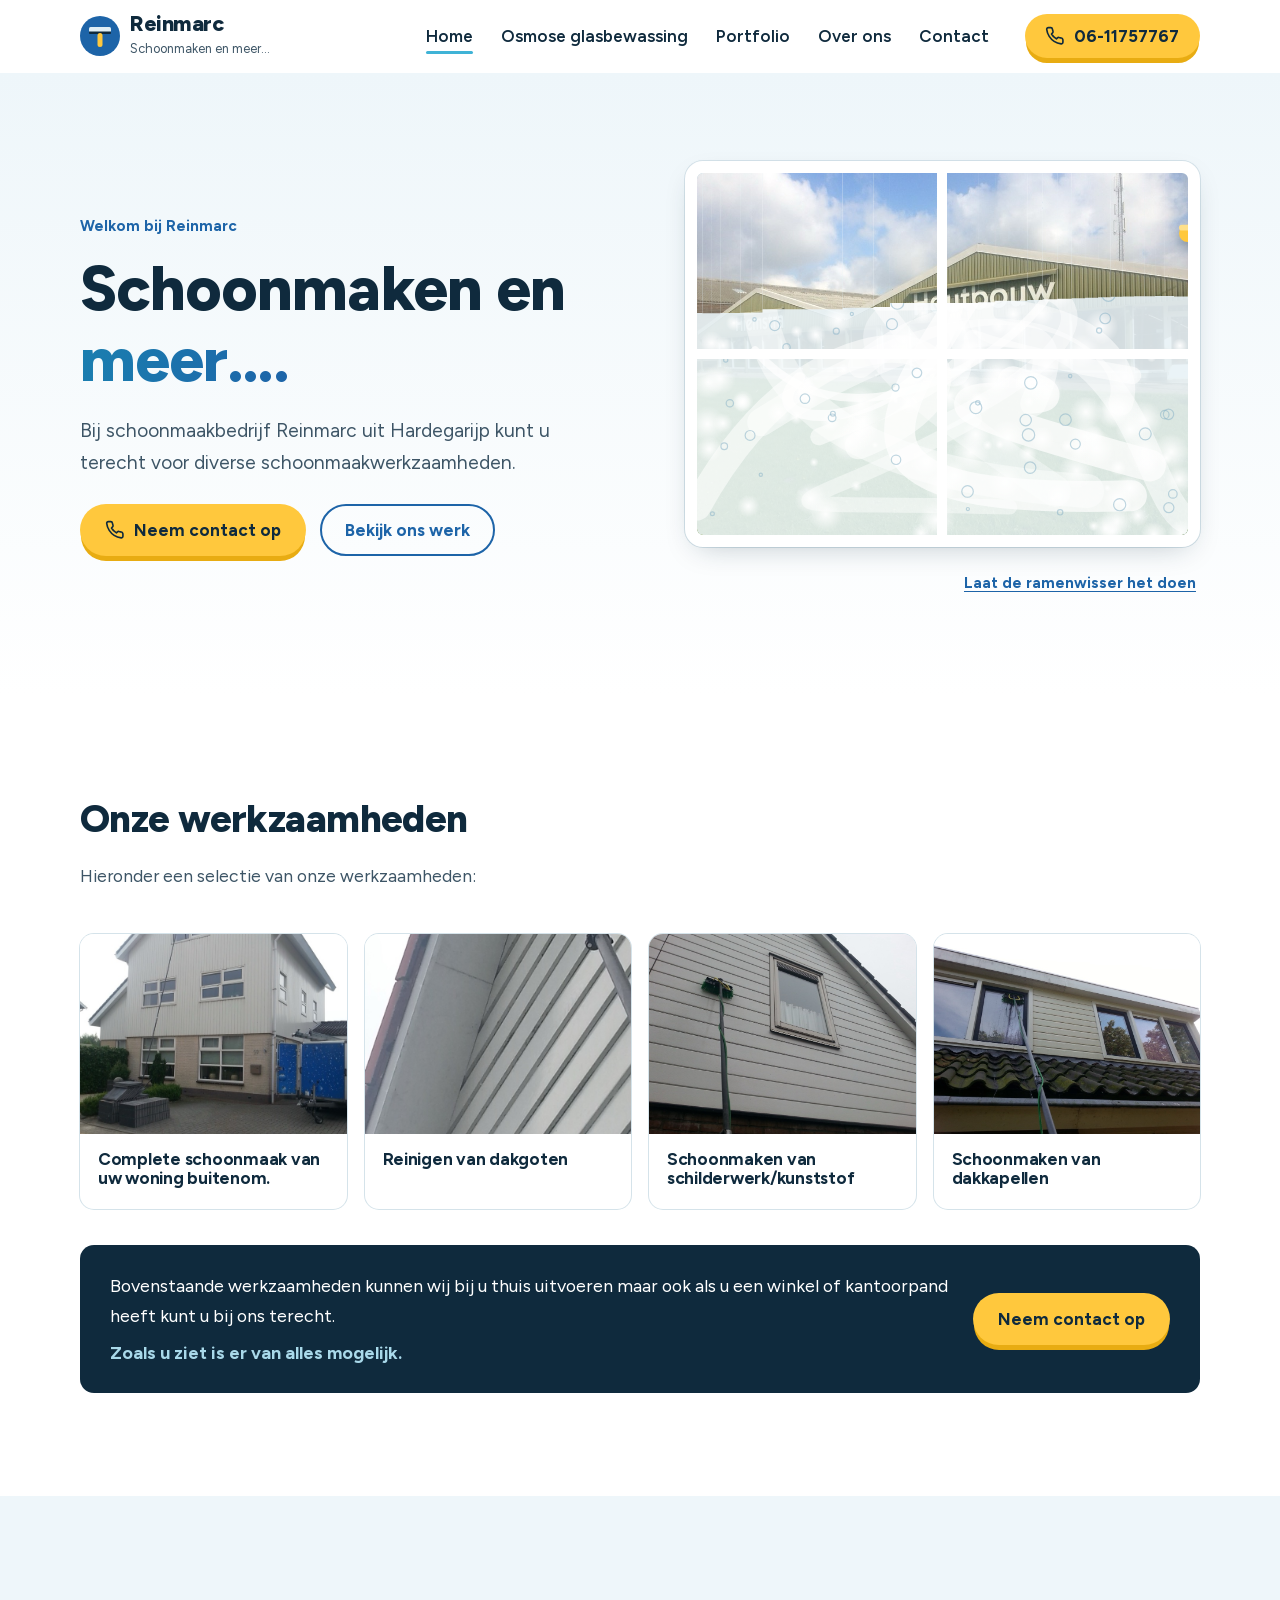
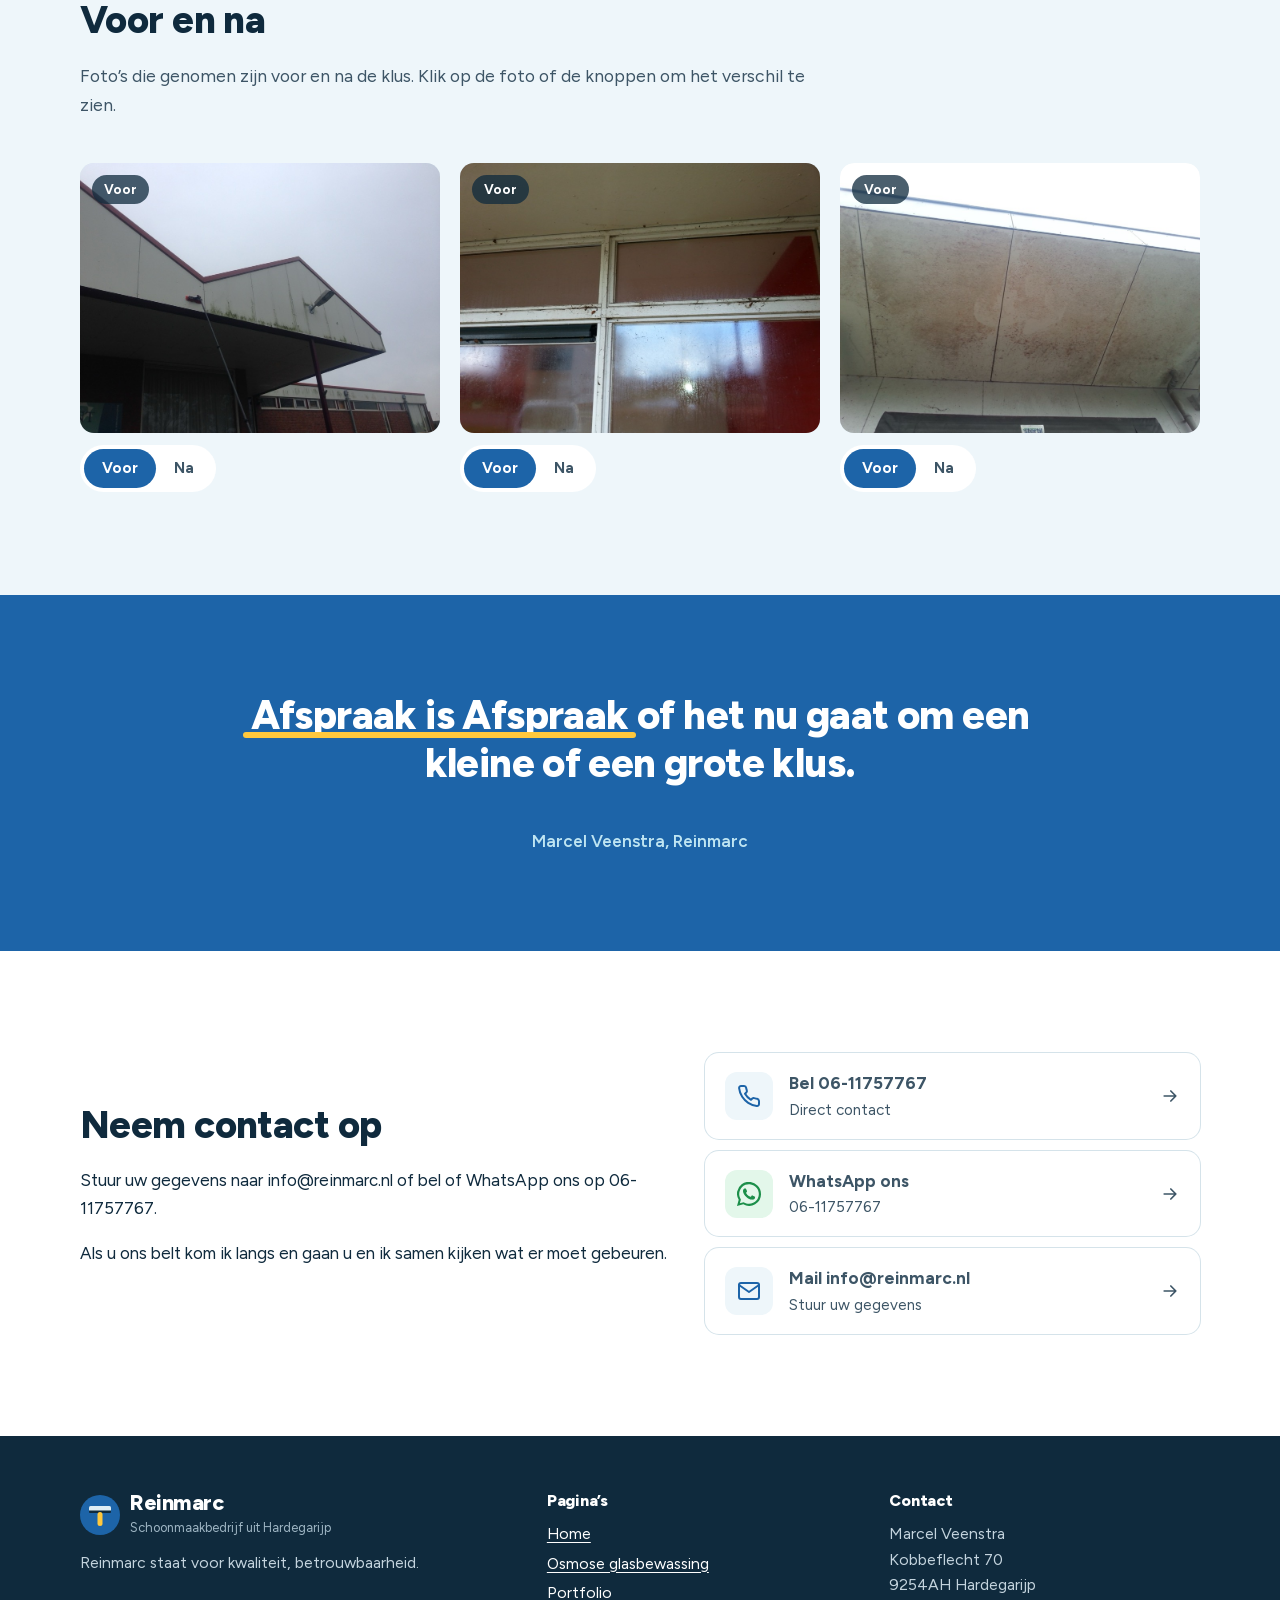
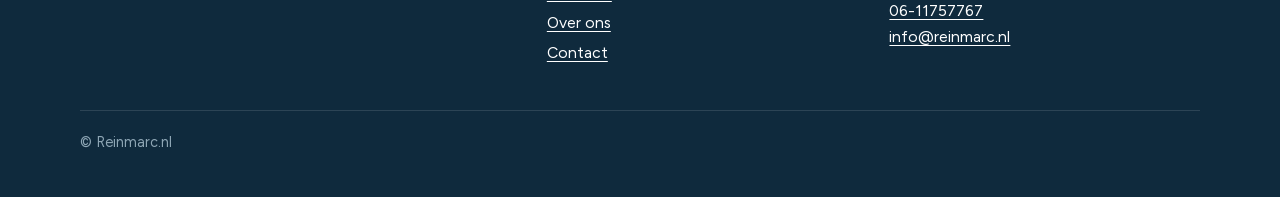
==== nieuw/index.html @ c50db5a9 "Reinmarc.nl: statische site en nieuwe vormgeving - site/: huidige live versie (oude look, zonder Wor" ====
<!DOCTYPE html>
<html lang="nl">
<head>
<meta charset="UTF-8">
<meta name="viewport" content="width=device-width, initial-scale=1">
<title>Schoonmaken en meer... Reinmarc uit Hardegarijp!</title>
<meta name="description" content="Schoonmaken en meer... Bij schoonmaakbedrijf Reinmarc kunt u terecht voor diverse schoonmaakwerkzaamheden.">
<link rel="canonical" href="https://reinmarc.nl/">
<meta name="theme-color" content="#1d64a8">
<meta property="og:locale" content="nl_NL">
<meta property="og:type" content="website">
<meta property="og:title" content="Schoonmaken en meer... Reinmarc uit Hardegarijp!">
<meta property="og:description" content="Schoonmaken en meer... Bij schoonmaakbedrijf Reinmarc kunt u terecht voor diverse schoonmaakwerkzaamheden.">
<meta property="og:url" content="https://reinmarc.nl/">
<meta property="og:site_name" content="Schoonmaakbedrijf Reinmarc uit Hardegarijp">
<meta property="og:image" content="https://reinmarc.nl/img/werk/fotos-marcel-26-08-2013-449.jpg">
<link rel="icon" href="./img/favicon.svg" type="image/svg+xml">
<link rel="preload" href="./fonts/figtree.woff2" as="font" type="font/woff2" crossorigin>
<link rel="stylesheet" href="./css/site.css">
<script>document.documentElement.classList.add('js');</script>
</head>
<body>
<a class="skip" href="#inhoud">Naar de inhoud</a>

<header class="site-header">
	<div class="wrap header-inner">
		<a class="brand" href="./" aria-label="Reinmarc, naar de homepage">
			<svg class="brand-mark" viewBox="0 0 40 40" aria-hidden="true">
<circle cx="20" cy="20" r="20" fill="#1d64a8"/>
<rect x="9" y="11" width="22" height="5" rx="1.5" fill="#dfeef5"/>
<rect x="9" y="15.5" width="22" height="2.4" rx="1" fill="#0f2a3d"/>
<rect x="17.5" y="17" width="5" height="14" rx="2.5" fill="#ffc83d"/>
</svg>
			<span><span class="brand-name">Reinmarc</span><span class="brand-tag">Schoonmaken en meer…</span></span>
		</a>
		<nav class="main-nav" id="main-nav" aria-label="Hoofdmenu">
			<ul>
				<li><a href="./" aria-current="page">Home</a></li>
				<li><a href="./osmose-glasbewassing/">Osmose glasbewassing</a></li>
				<li><a href="./portfolio/">Portfolio</a></li>
				<li><a href="./contact/">Over ons</a></li>
				<li><a href="./contact/27-2/">Contact</a></li>
			</ul>
		</nav>
		<a class="btn btn-primary header-call" href="tel:+31611757767"><svg viewBox="0 0 24 24" fill="none" stroke="currentColor" stroke-width="2" stroke-linecap="round" stroke-linejoin="round" aria-hidden="true"><path d="M22 16.9v3a2 2 0 0 1-2.2 2 19.8 19.8 0 0 1-8.6-3.1 19.5 19.5 0 0 1-6-6A19.8 19.8 0 0 1 2.1 4.2 2 2 0 0 1 4.1 2h3a2 2 0 0 1 2 1.7c.1.9.4 1.8.7 2.7a2 2 0 0 1-.5 2.1L8 9.8a16 16 0 0 0 6 6l1.3-1.3a2 2 0 0 1 2.1-.4c.9.3 1.8.6 2.7.7a2 2 0 0 1 1.7 2z"/></svg> 06-11757767</a>
		<button class="nav-toggle" type="button" aria-expanded="false" aria-controls="main-nav" aria-label="Menu openen"><span></span></button>
	</div>
</header>

<main id="inhoud">

	<section class="hero">
		<div class="bubbles" aria-hidden="true"></div>
		<div class="wrap hero-grid">
			<div>
				<span class="eyebrow">Welkom bij Reinmarc</span>
				<h1>Schoonmaken en <span class="shine">meer….</span></h1>
				<p class="hero-lead">Bij schoonmaakbedrijf Reinmarc uit Hardegarijp kunt u terecht voor diverse schoonmaakwerkzaamheden.</p>
				<div class="hero-actions">
					<a class="btn btn-primary" href="./contact/27-2/"><svg viewBox="0 0 24 24" fill="none" stroke="currentColor" stroke-width="2" stroke-linecap="round" stroke-linejoin="round" aria-hidden="true"><path d="M22 16.9v3a2 2 0 0 1-2.2 2 19.8 19.8 0 0 1-8.6-3.1 19.5 19.5 0 0 1-6-6A19.8 19.8 0 0 1 2.1 4.2 2 2 0 0 1 4.1 2h3a2 2 0 0 1 2 1.7c.1.9.4 1.8.7 2.7a2 2 0 0 1-.5 2.1L8 9.8a16 16 0 0 0 6 6l1.3-1.3a2 2 0 0 1 2.1-.4c.9.3 1.8.6 2.7.7a2 2 0 0 1 1.7 2z"/></svg> Neem contact op</a>
					<a class="btn btn-ghost" href="./portfolio/">Bekijk ons werk</a>
				</div>
			</div>
			<div>
				<div class="window" data-window>
					<div class="window-pane">
						<img src="./img/werk/IMG_0012.jpg" alt="Schone ramen van een bedrijfspand" width="900" height="675">
						<canvas aria-hidden="true"></canvas>
					</div>
					<svg class="squeegee" viewBox="0 0 62 100" aria-hidden="true">
<rect x="2" y="44" width="34" height="12" rx="6" fill="#ffc83d"/>
<rect x="2" y="44" width="34" height="4" rx="2" fill="#ffe08a"/>
<rect x="29" y="41" width="7" height="18" rx="2" fill="#e8ac12"/>
<rect x="36" y="2" width="10" height="96" rx="3" fill="#9fb3bf"/>
<rect x="38" y="2" width="2.5" height="96" fill="#dce7ed"/>
<rect x="46" y="4" width="4" height="92" rx="2" fill="#1b2a33"/>
</svg>
				</div>
				<div class="window-bar">
					<span class="window-hint" aria-live="polite"><svg viewBox="0 0 24 24" fill="none" stroke="currentColor" stroke-width="2" stroke-linecap="round" stroke-linejoin="round" aria-hidden="true"><path d="M9 11V5.5a1.5 1.5 0 0 1 3 0V10m0 0V8.5a1.5 1.5 0 0 1 3 0V11m0-1a1.5 1.5 0 0 1 3 0v3.5a6.5 6.5 0 0 1-6.5 6.5h-.8a6 6 0 0 1-4.6-2.2L4.3 15a1.6 1.6 0 0 1 2.4-2.1L9 15"/></svg><span></span></span>
					<button type="button" class="link-btn" data-clean>Laat de ramenwisser het doen</button>
					<button type="button" class="link-btn" data-soap hidden>Opnieuw inzepen</button>
				</div>
			</div>
		</div>
	</section>

	<section class="section" aria-labelledby="werk-title">
		<div class="wrap">
			<div class="section-head" data-reveal>
				<h2 id="werk-title">Onze werkzaamheden</h2>
				<p>Hieronder een selectie van onze werkzaamheden:</p>
			</div>
			<ul class="services">
				<li class="service" data-reveal data-reveal-delay="0">
					<div class="service-img"><img src="./img/werk/fotos-marcel-26-08-2013-449.jpg" alt="" width="900" height="675" loading="lazy"></div>
					<h3>Complete schoonmaak van uw woning buitenom.</h3>
				</li>
				<li class="service" data-reveal data-reveal-delay="1">
					<div class="service-img"><img src="./img/werk/20140616_122140.jpg" alt="" width="900" height="675" loading="lazy"></div>
					<h3>Reinigen van dakgoten</h3>
				</li>
				<li class="service" data-reveal data-reveal-delay="2">
					<div class="service-img"><img src="./img/werk/20140121_104616.jpg" alt="" width="900" height="675" loading="lazy"></div>
					<h3>Schoonmaken van schilderwerk/kunststof</h3>
				</li>
				<li class="service" data-reveal data-reveal-delay="3">
					<div class="service-img"><img src="./img/werk/20131002_153401.jpg" alt="" width="900" height="675" loading="lazy"></div>
					<h3>Schoonmaken van dakkapellen</h3>
				</li>
			</ul>
			<div class="services-note" data-reveal>
				<div>
					<p>Bovenstaande werkzaamheden kunnen wij bij u thuis uitvoeren maar ook als u een winkel of kantoorpand heeft kunt u bij ons terecht.</p>
					<p>Zoals u ziet is er van alles mogelijk.</p>
				</div>
				<a class="btn btn-primary" href="./contact/27-2/">Neem contact op</a>
			</div>
		</div>
	</section>

	<section class="section section-sky" aria-labelledby="ba-title">
		<div class="wrap">
			<div class="section-head" data-reveal>
				<h2 id="ba-title">Voor en na</h2>
				<p>Foto’s die genomen zijn voor en na de klus. Klik op de foto of de knoppen om het verschil te zien.</p>
			</div>
			<div class="ba-grid">
			<figure class="ba" data-reveal data-reveal-delay="0">
				<div class="ba-frame">
					<span class="ba-label" aria-live="polite">Voor</span>
					<img src="./img/werk/IMG_0249.jpg" alt="Overkapping voor het schoonmaken" width="900" height="675" loading="lazy">
					<img class="ba-after" src="./img/werk/IMG_0250.jpg" alt="Overkapping na het schoonmaken" width="900" height="675" loading="lazy">
				</div>
				<div class="ba-switch" role="group" aria-label="Overkapping: voor of na">
					<button type="button" aria-pressed="true">Voor</button>
					<button type="button" aria-pressed="false">Na</button>
				</div>
			</figure>
			<figure class="ba" data-reveal data-reveal-delay="1">
				<div class="ba-frame">
					<span class="ba-label" aria-live="polite">Voor</span>
					<img src="./img/werk/20140326_144034.jpg" alt="Ramen voor het schoonmaken" width="900" height="675" loading="lazy">
					<img class="ba-after" src="./img/werk/20140326_153401.jpg" alt="Ramen na het schoonmaken" width="900" height="675" loading="lazy">
				</div>
				<div class="ba-switch" role="group" aria-label="Ramen: voor of na">
					<button type="button" aria-pressed="true">Voor</button>
					<button type="button" aria-pressed="false">Na</button>
				</div>
			</figure>
			<figure class="ba" data-reveal data-reveal-delay="2">
				<div class="ba-frame">
					<span class="ba-label" aria-live="polite">Voor</span>
					<img src="./img/werk/20140115_122947.jpg" alt="Overstek voor het schoonmaken" width="900" height="675" loading="lazy">
					<img class="ba-after" src="./img/werk/20140115_130623.jpg" alt="Overstek na het schoonmaken" width="900" height="675" loading="lazy">
				</div>
				<div class="ba-switch" role="group" aria-label="Overstek: voor of na">
					<button type="button" aria-pressed="true">Voor</button>
					<button type="button" aria-pressed="false">Na</button>
				</div>
			</figure>
			</div>
		</div>
	</section>

	<section class="motto" aria-label="Motto">
		<div class="wrap" data-reveal>
			<blockquote>
				<p><span class="wipe-word">Afspraak is Afspraak</span> of het nu gaat om een kleine of een grote klus.</p>
			</blockquote>
			<cite>Marcel Veenstra, Reinmarc</cite>
		</div>
	</section>

	<section class="section" aria-labelledby="cta-title">
		<div class="wrap cta">
			<div data-reveal>
				<h2 id="cta-title">Neem contact op</h2>
				<p>Stuur uw gegevens naar info@reinmarc.nl of bel of WhatsApp ons op 06-11757767.</p>
				<p>Als u ons belt kom ik langs en gaan u en ik samen kijken wat er moet gebeuren.</p>
			</div>
			<div data-reveal data-reveal-delay="1">
			<div class="cta-options">
				<a class="contact-card" href="tel:+31611757767">
					<span class="icon"><svg viewBox="0 0 24 24" fill="none" stroke="currentColor" stroke-width="2" stroke-linecap="round" stroke-linejoin="round" aria-hidden="true"><path d="M22 16.9v3a2 2 0 0 1-2.2 2 19.8 19.8 0 0 1-8.6-3.1 19.5 19.5 0 0 1-6-6A19.8 19.8 0 0 1 2.1 4.2 2 2 0 0 1 4.1 2h3a2 2 0 0 1 2 1.7c.1.9.4 1.8.7 2.7a2 2 0 0 1-.5 2.1L8 9.8a16 16 0 0 0 6 6l1.3-1.3a2 2 0 0 1 2.1-.4c.9.3 1.8.6 2.7.7a2 2 0 0 1 1.7 2z"/></svg></span>
					<span><strong>Bel 06-11757767</strong><span>Direct contact</span></span>
					<svg class="arrow" viewBox="0 0 24 24" fill="none" stroke="currentColor" stroke-width="2" stroke-linecap="round" stroke-linejoin="round" aria-hidden="true"><path d="M5 12h14M13 6l6 6-6 6"/></svg>
				</a>
				<a class="contact-card is-whatsapp" href="https://wa.me/31611757767">
					<span class="icon"><svg viewBox="0 0 24 24" fill="currentColor" aria-hidden="true"><path d="M17.5 14.4c-.3-.1-1.8-.9-2-1-.3-.1-.5-.1-.7.1-.2.3-.8 1-.9 1.2-.2.2-.3.2-.6.1-.3-.1-1.3-.5-2.4-1.5-.9-.8-1.5-1.8-1.7-2.1-.2-.3 0-.5.1-.6l.4-.5c.2-.2.2-.3.3-.5.1-.2 0-.4 0-.5l-.9-2.2c-.2-.6-.5-.5-.7-.5h-.6c-.2 0-.5.1-.8.4-.3.3-1 1-1 2.5s1.1 2.9 1.2 3.1c.1.2 2.1 3.2 5.1 4.5.7.3 1.3.5 1.7.6.7.2 1.4.2 1.9.1.6-.1 1.8-.7 2-1.4.2-.7.2-1.3.2-1.4-.1-.1-.3-.2-.6-.3zM12 21.8c-1.8 0-3.5-.5-5-1.4l-.4-.2-3.7 1 1-3.6-.2-.4A9.8 9.8 0 1 1 12 21.8zm8.4-18.2A11.8 11.8 0 0 0 1.7 17.8L0 24l6.3-1.7A11.8 11.8 0 0 0 24 12c0-3.2-1.2-6.1-3.6-8.4z"/></svg></span>
					<span><strong>WhatsApp ons</strong><span>06-11757767</span></span>
					<svg class="arrow" viewBox="0 0 24 24" fill="none" stroke="currentColor" stroke-width="2" stroke-linecap="round" stroke-linejoin="round" aria-hidden="true"><path d="M5 12h14M13 6l6 6-6 6"/></svg>
				</a>
				<a class="contact-card" href="mailto:info@reinmarc.nl">
					<span class="icon"><svg viewBox="0 0 24 24" fill="none" stroke="currentColor" stroke-width="2" stroke-linecap="round" stroke-linejoin="round" aria-hidden="true"><rect x="2" y="4" width="20" height="16" rx="2"/><path d="m22 6-10 7L2 6"/></svg></span>
					<span><strong>Mail info@reinmarc.nl</strong><span>Stuur uw gegevens</span></span>
					<svg class="arrow" viewBox="0 0 24 24" fill="none" stroke="currentColor" stroke-width="2" stroke-linecap="round" stroke-linejoin="round" aria-hidden="true"><path d="M5 12h14M13 6l6 6-6 6"/></svg>
				</a>
			</div>
			</div>
		</div>
	</section>

</main>

<footer class="site-footer">
	<div class="wrap">
		<div class="footer-grid">
			<div>
				<a class="brand" href="./">
					<svg class="brand-mark" viewBox="0 0 40 40" aria-hidden="true">
<circle cx="20" cy="20" r="20" fill="#1d64a8"/>
<rect x="9" y="11" width="22" height="5" rx="1.5" fill="#dfeef5"/>
<rect x="9" y="15.5" width="22" height="2.4" rx="1" fill="#0f2a3d"/>
<rect x="17.5" y="17" width="5" height="14" rx="2.5" fill="#ffc83d"/>
</svg>
			<span><span class="brand-name">Reinmarc</span><span class="brand-tag">Schoonmaakbedrijf uit Hardegarijp</span></span>
				</a>
				<p>Reinmarc staat voor kwaliteit, betrouwbaarheid.</p>
			</div>
			<div>
				<h2>Pagina’s</h2>
				<ul>
					<li><a href="./">Home</a></li>
					<li><a href="./osmose-glasbewassing/">Osmose glasbewassing</a></li>
					<li><a href="./portfolio/">Portfolio</a></li>
					<li><a href="./contact/">Over ons</a></li>
					<li><a href="./contact/27-2/">Contact</a></li>
				</ul>
			</div>
			<div>
				<h2>Contact</h2>
				<address>
					Marcel Veenstra<br>
					Kobbeflecht 70<br>
					9254AH Hardegarijp<br>
					<a href="tel:+31611757767">06-11757767</a><br>
					<a href="mailto:info@reinmarc.nl">info@reinmarc.nl</a>
				</address>
			</div>
		</div>
		<p class="footer-bottom">&copy; Reinmarc.nl</p>
	</div>
</footer>

<div class="mobile-bar">
	<a class="btn btn-primary" href="tel:+31611757767"><svg viewBox="0 0 24 24" fill="none" stroke="currentColor" stroke-width="2" stroke-linecap="round" stroke-linejoin="round" aria-hidden="true"><path d="M22 16.9v3a2 2 0 0 1-2.2 2 19.8 19.8 0 0 1-8.6-3.1 19.5 19.5 0 0 1-6-6A19.8 19.8 0 0 1 2.1 4.2 2 2 0 0 1 4.1 2h3a2 2 0 0 1 2 1.7c.1.9.4 1.8.7 2.7a2 2 0 0 1-.5 2.1L8 9.8a16 16 0 0 0 6 6l1.3-1.3a2 2 0 0 1 2.1-.4c.9.3 1.8.6 2.7.7a2 2 0 0 1 1.7 2z"/></svg> Bellen</a>
	<a class="btn btn-wa" href="https://wa.me/31611757767"><svg viewBox="0 0 24 24" fill="currentColor" aria-hidden="true"><path d="M17.5 14.4c-.3-.1-1.8-.9-2-1-.3-.1-.5-.1-.7.1-.2.3-.8 1-.9 1.2-.2.2-.3.2-.6.1-.3-.1-1.3-.5-2.4-1.5-.9-.8-1.5-1.8-1.7-2.1-.2-.3 0-.5.1-.6l.4-.5c.2-.2.2-.3.3-.5.1-.2 0-.4 0-.5l-.9-2.2c-.2-.6-.5-.5-.7-.5h-.6c-.2 0-.5.1-.8.4-.3.3-1 1-1 2.5s1.1 2.9 1.2 3.1c.1.2 2.1 3.2 5.1 4.5.7.3 1.3.5 1.7.6.7.2 1.4.2 1.9.1.6-.1 1.8-.7 2-1.4.2-.7.2-1.3.2-1.4-.1-.1-.3-.2-.6-.3zM12 21.8c-1.8 0-3.5-.5-5-1.4l-.4-.2-3.7 1 1-3.6-.2-.4A9.8 9.8 0 1 1 12 21.8zm8.4-18.2A11.8 11.8 0 0 0 1.7 17.8L0 24l6.3-1.7A11.8 11.8 0 0 0 24 12c0-3.2-1.2-6.1-3.6-8.4z"/></svg> WhatsApp</a>
</div>

<script src="./js/site.js" defer></script>
</body>
</html>
---- nieuw/css/site.css ----
/* Reinmarc — vormgeving 2026 */

@font-face {
	font-family: 'Figtree';
	font-style: normal;
	font-weight: 400 800;
	font-display: swap;
	src: url(../fonts/figtree.woff2) format('woff2');
}

:root {
	--ink: #0f2a3d;
	--ink-soft: #3d5566;
	--blue: #1d64a8;
	--blue-dark: #134a7e;
	--aqua: #3fb3d6;
	--sky: #eef6fa;
	--sky-2: #dcecf4;
	--yellow: #ffc83d;
	--yellow-dark: #e8ac12;
	--white: #fff;
	--line: #d5e3ea;
	--radius: 14px;
	--shadow: 0 10px 30px -12px rgba(15, 42, 61, .28);
	--wrap: 1120px;
	--ease: cubic-bezier(.2, .7, .2, 1);
}

*,
*::before,
*::after {
	box-sizing: border-box;
}

html {
	scroll-behavior: smooth;
	-webkit-text-size-adjust: 100%;
}

body {
	margin: 0;
	font-family: 'Figtree', system-ui, -apple-system, 'Segoe UI', sans-serif;
	font-size: 1.0625rem;
	line-height: 1.65;
	color: var(--ink);
	background: var(--white);
}

img {
	max-width: 100%;
	height: auto;
	display: block;
}

a {
	color: var(--blue);
	text-underline-offset: .18em;
}

a:hover {
	color: var(--blue-dark);
}

:focus-visible {
	outline: 3px solid var(--aqua);
	outline-offset: 3px;
	border-radius: 4px;
}

h1,
h2,
h3 {
	line-height: 1.15;
	margin: 0 0 .5em;
	letter-spacing: -.015em;
}

h1 {
	font-size: clamp(2.3rem, 5.5vw, 3.9rem);
	font-weight: 800;
}

h2 {
	font-size: clamp(1.7rem, 3.4vw, 2.4rem);
	font-weight: 800;
}

h3 {
	font-size: 1.2rem;
	font-weight: 700;
}

p {
	margin: 0 0 1em;
}

.wrap {
	width: min(100% - 32px, var(--wrap));
	margin-inline: auto;
}

.skip {
	position: absolute;
	left: -9999px;
}

.skip:focus {
	left: 16px;
	top: 16px;
	z-index: 100;
	background: var(--white);
	padding: 8px 14px;
}

/* ---------- Knoppen ---------- */

.btn {
	display: inline-flex;
	align-items: center;
	gap: .55em;
	padding: .8em 1.35em;
	border-radius: 999px;
	border: 2px solid transparent;
	font: inherit;
	font-weight: 700;
	line-height: 1.2;
	text-decoration: none;
	cursor: pointer;
	transition: transform .2s var(--ease), background-color .2s, box-shadow .2s, color .2s;
}

.btn svg {
	width: 1.15em;
	height: 1.15em;
	flex: none;
}

.btn:hover {
	transform: translateY(-2px);
}

.btn:active {
	transform: translateY(0);
}

.btn-primary {
	background: var(--yellow);
	color: var(--ink);
	box-shadow: 0 6px 0 -1px var(--yellow-dark);
}

.btn-primary:hover {
	color: var(--ink);
	background: #ffd25e;
}

.btn-ghost {
	border-color: currentColor;
	color: var(--blue);
	background: transparent;
}

.btn-ghost:hover {
	background: var(--white);
}

.btn-light {
	background: var(--white);
	color: var(--ink);
}

.btn-light:hover {
	color: var(--blue);
}

/* ---------- Kop ---------- */

.site-header {
	position: sticky;
	top: 0;
	z-index: 50;
	background: rgba(255, 255, 255, .94);
	backdrop-filter: saturate(1.4) blur(8px);
	-webkit-backdrop-filter: saturate(1.4) blur(8px);
	border-bottom: 1px solid transparent;
	transition: border-color .2s, box-shadow .2s;
}

.site-header.is-scrolled {
	border-color: var(--line);
	box-shadow: 0 6px 20px -16px rgba(15, 42, 61, .5);
}

.header-inner {
	display: flex;
	align-items: center;
	gap: 24px;
	min-height: 72px;
}

.brand {
	display: flex;
	align-items: center;
	gap: 10px;
	color: var(--ink);
	text-decoration: none;
	margin-right: auto;
}

.brand:hover {
	color: var(--ink);
}

.brand-mark {
	width: 40px;
	height: 40px;
	flex: none;
	transition: transform .4s var(--ease);
}

.brand:hover .brand-mark {
	transform: rotate(-14deg);
}

.brand-name {
	display: block;
	font-weight: 800;
	font-size: 1.35rem;
	line-height: 1;
	letter-spacing: -.02em;
}

.brand-tag {
	display: block;
	font-size: .8rem;
	color: var(--ink-soft);
	margin-top: 3px;
}

.main-nav ul {
	display: flex;
	gap: 4px;
	list-style: none;
	margin: 0;
	padding: 0;
}

.main-nav a {
	display: block;
	padding: 8px 12px;
	border-radius: 8px;
	color: var(--ink);
	font-weight: 600;
	text-decoration: none;
	position: relative;
}

.main-nav a::after {
	content: '';
	position: absolute;
	left: 12px;
	right: 12px;
	bottom: 4px;
	height: 3px;
	border-radius: 3px;
	background: var(--aqua);
	transform: scaleX(0);
	transform-origin: left;
	transition: transform .25s var(--ease);
}

.main-nav a:hover::after,
.main-nav a[aria-current='page']::after {
	transform: scaleX(1);
}

.header-call {
	padding: .6em 1.1em;
}

.nav-toggle {
	display: none;
	width: 46px;
	height: 46px;
	border: 0;
	border-radius: 10px;
	background: var(--sky);
	cursor: pointer;
	position: relative;
}

.nav-toggle span,
.nav-toggle span::before,
.nav-toggle span::after {
	position: absolute;
	left: 12px;
	width: 22px;
	height: 2.5px;
	border-radius: 2px;
	background: var(--ink);
	transition: transform .25s var(--ease), opacity .2s;
}

.nav-toggle span {
	top: 22px;
}

.nav-toggle span::before,
.nav-toggle span::after {
	content: '';
	left: 0;
}

.nav-toggle span::before {
	top: -7px;
}

.nav-toggle span::after {
	top: 7px;
}

.nav-toggle[aria-expanded='true'] span {
	background: transparent;
}

.nav-toggle[aria-expanded='true'] span::before {
	transform: translateY(7px) rotate(45deg);
}

.nav-toggle[aria-expanded='true'] span::after {
	transform: translateY(-7px) rotate(-45deg);
}

@media (max-width: 900px) {
	.header-call {
		display: none;
	}

	.nav-toggle {
		display: block;
	}

	.main-nav {
		position: absolute;
		left: 0;
		right: 0;
		top: 100%;
		background: var(--white);
		border-bottom: 1px solid var(--line);
		box-shadow: 0 20px 30px -20px rgba(15, 42, 61, .4);
		display: none;
	}

	.main-nav.is-open {
		display: block;
		animation: drop .25s var(--ease);
	}

	.main-nav ul {
		flex-direction: column;
		padding: 8px 16px 16px;
	}

	.main-nav a {
		padding: 12px;
		font-size: 1.1rem;
	}

	.main-nav a::after {
		left: 12px;
		right: auto;
		width: 40px;
	}
}

@keyframes drop {
	from {
		opacity: 0;
		transform: translateY(-8px);
	}
}

/* ---------- Hero homepage ---------- */

.hero {
	position: relative;
	overflow: hidden;
	background: linear-gradient(180deg, var(--sky) 0%, var(--white) 100%);
	padding: clamp(40px, 7vw, 88px) 0 clamp(48px, 7vw, 96px);
}

.hero-grid {
	display: grid;
	grid-template-columns: 1.05fr 1fr;
	gap: clamp(28px, 5vw, 64px);
	align-items: center;
	position: relative;
	z-index: 1;
	pointer-events: none;
}

.hero-grid > * {
	pointer-events: auto;
}

.eyebrow {
	display: inline-block;
	font-weight: 700;
	font-size: .95rem;
	color: var(--blue);
	margin-bottom: 14px;
}

.hero h1 {
	margin-bottom: .3em;
}

.hero h1 .shine {
	background: linear-gradient(100deg, var(--blue) 0%, #1a7fb0 42%, #2b8fb8 50%, #1a7fb0 58%, var(--blue) 100%);
	background-size: 250% 100%;
	background-position: 100% 0;
	-webkit-background-clip: text;
	background-clip: text;
	color: transparent;
	animation: shine 5s var(--ease) 1.2s infinite;
}

@keyframes shine {
	0% {
		background-position: 100% 0;
	}

	40%,
	100% {
		background-position: 0 0;
	}
}

.hero-lead {
	font-size: 1.2rem;
	color: var(--ink-soft);
	max-width: 34em;
}

.hero-actions {
	display: flex;
	flex-wrap: wrap;
	gap: 14px;
	margin-top: 26px;
}

/* Raam met ramenwisser */

.window {
	position: relative;
	aspect-ratio: 4 / 3;
	border-radius: 18px;
	background: #c9dbe5;
	border: 12px solid var(--white);
	box-shadow: var(--shadow), 0 0 0 1px var(--line);
	overflow: hidden;
	touch-action: pan-y;
	user-select: none;
	-webkit-user-select: none;
}

.window-pane {
	position: absolute;
	inset: 0;
	overflow: hidden;
	border-radius: 6px;
}

.window-pane img {
	width: 100%;
	height: 100%;
	object-fit: cover;
}

.window-pane canvas {
	position: absolute;
	inset: 0;
	width: 100%;
	height: 100%;
	cursor: grab;
}

.window-pane canvas:active {
	cursor: grabbing;
}

/* Kruis in het raam */
.window-pane::before,
.window-pane::after {
	content: '';
	position: absolute;
	background: var(--white);
	z-index: 2;
	pointer-events: none;
}

.window-pane::before {
	left: 50%;
	top: 0;
	bottom: 0;
	width: 10px;
	margin-left: -5px;
}

.window-pane::after {
	top: 50%;
	left: 0;
	right: 0;
	height: 10px;
	margin-top: -5px;
}

.squeegee {
	position: absolute;
	left: 0;
	top: 0;
	z-index: 3;
	pointer-events: none;
	opacity: 0;
	transition: opacity .3s;
	filter: drop-shadow(0 6px 6px rgba(15, 42, 61, .3));
}

.squeegee.is-active {
	opacity: 1;
}

.window-bar {
	display: flex;
	justify-content: space-between;
	align-items: center;
	gap: 12px;
	margin-top: 14px;
	min-height: 44px;
	font-size: .95rem;
	color: var(--ink-soft);
}

.window-hint {
	display: flex;
	align-items: center;
	gap: 8px;
	opacity: 0;
	transition: opacity .4s;
}

.window-hint.is-visible {
	opacity: 1;
}

.window-hint.is-done svg {
	display: none;
}

.window-hint svg {
	width: 22px;
	height: 22px;
	color: var(--blue);
	animation: nudge 1.6s ease-in-out infinite;
}

@keyframes nudge {
	50% {
		transform: translateX(6px);
	}
}

.link-btn {
	border: 0;
	background: none;
	font: inherit;
	font-weight: 700;
	color: var(--blue);
	cursor: pointer;
	padding: 8px 4px;
	text-decoration: underline;
	text-underline-offset: .2em;
}

.link-btn[hidden] {
	display: none;
}

/* Zeepbellen */

.bubbles {
	position: absolute;
	inset: 0;
	pointer-events: none;
	z-index: 0;
}

.bubble {
	position: absolute;
	bottom: -80px;
	border-radius: 50%;
	border: 0;
	padding: 0;
	pointer-events: auto;
	cursor: pointer;
	background: radial-gradient(circle at 32% 30%, rgba(255, 255, 255, .95) 0 8%, rgba(255, 255, 255, .15) 22%, rgba(63, 179, 214, .12) 60%, rgba(29, 100, 168, .22) 100%);
	box-shadow: inset 0 0 0 1.5px rgba(255, 255, 255, .7), inset -4px -6px 12px rgba(63, 179, 214, .25);
	animation: float linear infinite;
}

.bubble.is-popped {
	animation: pop .28s ease-out forwards;
	pointer-events: none;
}

@keyframes float {
	from {
		transform: translate(0, 0);
	}

	50% {
		transform: translate(18px, -55vh);
	}

	to {
		transform: translate(-10px, -110vh);
	}
}

@keyframes pop {
	to {
		transform: scale(1.6);
		opacity: 0;
	}
}

/* ---------- Secties ---------- */

.section {
	padding: clamp(56px, 8vw, 104px) 0;
}

.section-sky {
	background: var(--sky);
}

.section-head {
	max-width: 44em;
	margin-bottom: clamp(28px, 4vw, 44px);
}

.section-head p {
	color: var(--ink-soft);
	font-size: 1.1rem;
}

/* Werkzaamheden */

.services {
	display: grid;
	grid-template-columns: repeat(4, 1fr);
	gap: 18px;
	list-style: none;
	margin: 0;
	padding: 0;
}

.service {
	position: relative;
	border-radius: var(--radius);
	overflow: hidden;
	background: var(--white);
	box-shadow: 0 0 0 1px var(--line);
	transition: transform .3s var(--ease), box-shadow .3s;
}

.service:hover {
	transform: translateY(-4px);
	box-shadow: var(--shadow), 0 0 0 1px var(--line);
}

.service-img {
	aspect-ratio: 4 / 3;
	overflow: hidden;
}

.service-img img {
	width: 100%;
	height: 100%;
	object-fit: cover;
	transition: transform .6s var(--ease);
}

.service:hover .service-img img {
	transform: scale(1.06);
}

.service h3 {
	margin: 0;
	padding: 16px 18px 20px;
	font-size: 1.08rem;
}

.services-note {
	display: grid;
	grid-template-columns: 1fr auto;
	gap: 24px;
	align-items: center;
	margin-top: 36px;
	padding: 26px 30px;
	border-radius: var(--radius);
	background: var(--ink);
	color: var(--white);
}

.services-note p {
	margin: 0;
	font-size: 1.12rem;
}

.services-note p + p {
	margin-top: .4em;
	color: #a9d9ea;
	font-weight: 700;
}

/* Voor / na */

.ba-grid {
	display: grid;
	grid-template-columns: repeat(3, 1fr);
	gap: 20px;
}

.ba {
	margin: 0;
}

.ba-frame {
	position: relative;
	aspect-ratio: 4 / 3;
	border-radius: var(--radius);
	overflow: hidden;
	background: var(--sky-2);
}

.ba-frame img {
	position: absolute;
	inset: 0;
	width: 100%;
	height: 100%;
	object-fit: cover;
	transition: opacity .55s ease, transform .8s var(--ease);
}

.ba-frame .ba-after {
	opacity: 0;
	transform: scale(1.03);
}

.ba.show-after .ba-after {
	opacity: 1;
	transform: scale(1);
}

.ba-label {
	position: absolute;
	left: 12px;
	top: 12px;
	z-index: 2;
	padding: 3px 12px;
	border-radius: 999px;
	background: rgba(15, 42, 61, .75);
	color: var(--white);
	font-size: .85rem;
	font-weight: 700;
}

.ba-switch {
	display: inline-flex;
	margin-top: 12px;
	padding: 4px;
	border-radius: 999px;
	background: var(--sky-2);
}

.section-sky .ba-switch {
	background: var(--white);
}

.ba-switch button {
	border: 0;
	border-radius: 999px;
	padding: 7px 18px;
	font: inherit;
	font-weight: 700;
	font-size: .95rem;
	background: transparent;
	color: var(--ink-soft);
	cursor: pointer;
	transition: background-color .25s, color .25s;
}

.ba-switch button[aria-pressed='true'] {
	background: var(--blue);
	color: var(--white);
}

/* Motto */

.motto {
	text-align: center;
	padding: clamp(56px, 8vw, 96px) 0;
	background: var(--blue);
	color: var(--white);
	position: relative;
	overflow: hidden;
}

.motto blockquote {
	margin: 0 auto;
	max-width: 22em;
	font-size: clamp(1.6rem, 3.6vw, 2.5rem);
	font-weight: 800;
	line-height: 1.2;
	letter-spacing: -.015em;
}

.motto cite {
	display: block;
	margin-top: 18px;
	font-style: normal;
	font-weight: 600;
	color: #bfe5f2;
}

.motto .wipe-word {
	position: relative;
	display: inline-block;
}

.motto .wipe-word::after {
	content: '';
	position: absolute;
	left: -2%;
	right: -2%;
	bottom: .02em;
	height: .16em;
	border-radius: 4px;
	background: var(--yellow);
	transform: scaleX(0);
	transform-origin: left;
	transition: transform .9s var(--ease) .3s;
}

.is-visible .wipe-word::after,
.no-motion .wipe-word::after {
	transform: scaleX(1);
}

/* Contactblok */

.cta {
	display: grid;
	grid-template-columns: 1.2fr 1fr;
	gap: 32px;
	align-items: center;
}

.cta-options {
	display: grid;
	gap: 12px;
}

.contact-card {
	display: flex;
	align-items: center;
	gap: 16px;
	padding: 16px 20px;
	border-radius: var(--radius);
	background: var(--white);
	box-shadow: 0 0 0 1px var(--line);
	color: var(--ink);
	text-decoration: none;
	transition: transform .25s var(--ease), box-shadow .25s;
}

.contact-card:hover {
	color: var(--ink);
	transform: translateX(4px);
	box-shadow: var(--shadow), 0 0 0 1px var(--line);
}

.contact-card .icon {
	display: grid;
	place-items: center;
	width: 48px;
	height: 48px;
	border-radius: 12px;
	background: var(--sky);
	color: var(--blue);
	flex: none;
}

.contact-card .icon svg {
	width: 24px;
	height: 24px;
}

.contact-card.is-whatsapp .icon {
	background: #e3f7ea;
	color: #1c8f4a;
}

.contact-card strong {
	display: block;
	font-size: 1.08rem;
}

.contact-card span {
	color: var(--ink-soft);
	font-size: .95rem;
}

.contact-card .arrow {
	margin-left: auto;
	width: 20px;
	height: 20px;
	color: var(--ink-soft);
}

/* ---------- Binnenpagina's ---------- */

.page-hero {
	background: linear-gradient(180deg, var(--sky) 0%, var(--white) 100%);
	padding: clamp(40px, 6vw, 72px) 0 clamp(24px, 4vw, 40px);
}

.page-hero p {
	font-size: 1.15rem;
	color: var(--ink-soft);
	max-width: 42em;
}

.prose {
	max-width: 44em;
}

.two-col {
	display: grid;
	grid-template-columns: 1.1fr 1fr;
	gap: clamp(28px, 5vw, 64px);
	align-items: start;
}

.photo-pair {
	display: grid;
	grid-template-columns: 1fr 1.33fr;
	gap: 14px;
	align-items: end;
}

.photo-pair img,
.rounded {
	border-radius: var(--radius);
}

/* Osmose-proefje */

.demo {
	border-radius: var(--radius);
	background: var(--white);
	box-shadow: var(--shadow), 0 0 0 1px var(--line);
	padding: 20px;
}

.demo-tabs {
	display: flex;
	padding: 4px;
	border-radius: 999px;
	background: var(--sky);
	margin-bottom: 16px;
}

.demo-tabs button {
	flex: 1;
	border: 0;
	border-radius: 999px;
	padding: 9px 12px;
	font: inherit;
	font-weight: 700;
	background: transparent;
	color: var(--ink-soft);
	cursor: pointer;
	transition: background-color .25s, color .25s;
}

.demo-tabs button[aria-pressed='true'] {
	background: var(--blue);
	color: var(--white);
}

.demo-glass {
	position: relative;
	aspect-ratio: 16 / 10;
	border-radius: 10px;
	overflow: hidden;
	background: linear-gradient(160deg, #cfe6f2 0%, #a9cfe3 55%, #8dbcd6 100%);
	border: 8px solid #eef3f6;
}

.demo-glass::before {
	content: '';
	position: absolute;
	inset: -40%;
	background: linear-gradient(120deg, transparent 40%, rgba(255, 255, 255, .45) 48%, transparent 56%);
}

.demo-glass svg {
	position: absolute;
	inset: 0;
	width: 100%;
	height: 100%;
}

.drop {
	fill: rgba(255, 255, 255, .55);
	stroke: rgba(255, 255, 255, .9);
	stroke-width: 1;
	transition: transform 1.6s ease-in, opacity 1.6s ease-in;
	transform-box: fill-box;
	transform-origin: center;
}

.spot {
	fill: none;
	stroke: rgba(255, 255, 255, .85);
	stroke-width: 2.2;
	opacity: 0;
	transition: opacity 1.2s ease 1s;
}

.streak {
	stroke: rgba(255, 255, 255, .6);
	stroke-width: 5;
	stroke-linecap: round;
	fill: none;
	opacity: 0;
	transition: opacity 1.2s ease 1s;
}

.demo-glass.is-dry .drop {
	transform: scale(.2);
	opacity: 0;
}

.demo-glass.is-dry.is-tap .spot,
.demo-glass.is-dry.is-tap .streak {
	opacity: 1;
}

.demo-foot {
	display: flex;
	flex-wrap: wrap;
	align-items: center;
	justify-content: space-between;
	gap: 12px;
	margin-top: 16px;
}

.demo-result {
	margin: 0;
	min-height: 3.3em;
	font-size: .98rem;
	color: var(--ink-soft);
	flex: 1 1 260px;
}

/* Stappen (over ons) */

.steps {
	list-style: none;
	margin: 0;
	padding: 0;
	display: grid;
	grid-template-columns: repeat(3, 1fr);
	gap: 18px;
	counter-reset: step;
}

.steps li {
	position: relative;
	padding: 26px 22px 22px;
	border-radius: var(--radius);
	background: var(--white);
	box-shadow: 0 0 0 1px var(--line);
	counter-increment: step;
}

.steps li::before {
	content: counter(step);
	display: grid;
	place-items: center;
	width: 42px;
	height: 42px;
	margin-bottom: 14px;
	border-radius: 50%;
	background: var(--yellow);
	font-weight: 800;
	font-size: 1.15rem;
}

.steps h3 {
	margin-bottom: .35em;
}

.steps p {
	margin: 0;
	color: var(--ink-soft);
}

.signature {
	display: grid;
	grid-template-columns: auto 1fr;
	gap: 22px;
	align-items: center;
	padding: 26px;
	border-radius: var(--radius);
	background: var(--sky);
}

.signature .avatar {
	display: grid;
	place-items: center;
	width: 76px;
	height: 76px;
	border-radius: 50%;
	background: var(--blue);
	color: var(--white);
	font-weight: 800;
	font-size: 1.6rem;
}

.signature address {
	font-style: normal;
	line-height: 1.6;
}

/* Portfolio */

.gallery {
	columns: 3 280px;
	column-gap: 16px;
}

.gallery a {
	display: block;
	margin-bottom: 16px;
	border-radius: 12px;
	overflow: hidden;
	break-inside: avoid;
	position: relative;
	background: var(--sky-2);
}

.gallery img {
	width: 100%;
	transition: transform .6s var(--ease), filter .3s;
}

.gallery a::after {
	content: '';
	position: absolute;
	inset: 0;
	background: rgba(15, 42, 61, .0);
	transition: background-color .3s;
}

.gallery a:hover img {
	transform: scale(1.04);
}

.gallery a:hover::after {
	background: rgba(15, 42, 61, .12);
}

/* Lightbox */

.lightbox {
	width: 100%;
	height: 100%;
	max-width: none;
	max-height: none;
	margin: 0;
	padding: 0;
	border: 0;
	background: rgba(8, 22, 33, .94);
	color: var(--white);
	touch-action: pan-y pinch-zoom;
}

.lightbox::backdrop {
	background: rgba(8, 22, 33, .6);
}

.lightbox[open] {
	display: grid;
	place-items: center;
	animation: fade .25s ease;
}

@keyframes fade {
	from {
		opacity: 0;
	}
}

.lightbox figure {
	margin: 0;
	max-width: calc(100vw - 32px);
	max-height: calc(100vh - 120px);
}

.lightbox img {
	max-width: calc(100vw - 32px);
	max-height: calc(100vh - 120px);
	width: auto;
	height: auto;
	border-radius: 8px;
	margin: 0 auto;
}

.lightbox figcaption {
	text-align: center;
	margin-top: 10px;
	color: #b9cfdc;
	font-size: .95rem;
}

.lb-btn {
	position: absolute;
	display: grid;
	place-items: center;
	width: 52px;
	height: 52px;
	border: 0;
	border-radius: 50%;
	background: rgba(255, 255, 255, .12);
	color: var(--white);
	cursor: pointer;
	transition: background-color .2s;
}

.lb-btn:hover {
	background: rgba(255, 255, 255, .25);
}

.lb-btn svg {
	width: 24px;
	height: 24px;
}

.lb-close {
	top: 16px;
	right: 16px;
}

.lb-prev {
	left: 16px;
	top: 50%;
	margin-top: -26px;
}

.lb-next {
	right: 16px;
	top: 50%;
	margin-top: -26px;
}

/* Contactpagina */

.copy-row {
	display: flex;
	align-items: center;
	gap: 10px;
	flex-wrap: wrap;
	margin-top: 6px;
}

.copy-msg {
	font-size: .95rem;
	font-weight: 700;
	color: #177a3e;
	opacity: 0;
	transition: opacity .2s;
}

.copy-msg.is-visible {
	opacity: 1;
}

.address-card {
	padding: 26px;
	border-radius: var(--radius);
	background: var(--sky);
}

.address-card address {
	font-style: normal;
	font-size: 1.1rem;
	line-height: 1.7;
}

/* ---------- Voet ---------- */

.site-footer {
	background: var(--ink);
	color: #c4d4de;
	padding: 56px 0 28px;
	font-size: .98rem;
}

.site-footer a {
	color: var(--white);
}

.footer-grid {
	display: grid;
	grid-template-columns: 1.4fr 1fr 1fr;
	gap: 32px;
}

.site-footer .brand {
	color: var(--white);
	margin-bottom: 12px;
}

.site-footer .brand-tag {
	color: #9fb6c4;
}

.site-footer h2 {
	font-size: 1rem;
	color: var(--white);
	margin-bottom: 10px;
}

.site-footer ul {
	list-style: none;
	margin: 0;
	padding: 0;
}

.site-footer li {
	margin-bottom: 4px;
}

.site-footer address {
	font-style: normal;
}

.footer-bottom {
	margin-top: 40px;
	padding-top: 20px;
	border-top: 1px solid rgba(255, 255, 255, .12);
	font-size: .9rem;
	color: #8ea6b5;
}

/* Vaste belbalk op mobiel */

.mobile-bar {
	display: none;
}

@media (max-width: 700px) {
	.mobile-bar {
		display: grid;
		grid-template-columns: 1fr 1fr;
		gap: 8px;
		position: fixed;
		left: 0;
		right: 0;
		bottom: 0;
		z-index: 60;
		padding: 8px 12px calc(8px + env(safe-area-inset-bottom));
		background: rgba(255, 255, 255, .96);
		border-top: 1px solid var(--line);
	}

	.mobile-bar .btn {
		justify-content: center;
		padding: .75em 1em;
	}

	.mobile-bar .btn-wa {
		background: #177a3e;
		color: var(--white);
	}

	body {
		padding-bottom: 72px;
	}
}

/* ---------- Verschijnen bij scrollen ---------- */

.js [data-reveal] {
	opacity: 0;
	transform: translateY(22px);
	transition: opacity .7s var(--ease), transform .7s var(--ease);
}

.js [data-reveal].is-visible {
	opacity: 1;
	transform: none;
}

.js [data-reveal-delay='1'] {
	transition-delay: .08s;
}

.js [data-reveal-delay='2'] {
	transition-delay: .16s;
}

.js [data-reveal-delay='3'] {
	transition-delay: .24s;
}

/* ---------- Responsief ---------- */

@media (max-width: 980px) {
	.services {
		grid-template-columns: repeat(2, 1fr);
	}

	.ba-grid {
		grid-template-columns: 1fr 1fr;
	}
}

@media (max-width: 860px) {

	.hero-grid,
	.two-col,
	.cta {
		grid-template-columns: 1fr;
	}

	.footer-grid {
		grid-template-columns: 1fr 1fr;
	}

	.footer-grid > :first-child {
		grid-column: 1 / -1;
	}

	.steps {
		grid-template-columns: 1fr;
	}
}

@media (max-width: 560px) {
	body {
		font-size: 1rem;
	}

	.services,
	.ba-grid {
		grid-template-columns: 1fr;
	}

	.services-note {
		grid-template-columns: 1fr;
	}

	.footer-grid {
		grid-template-columns: 1fr;
	}

	.signature {
		grid-template-columns: 1fr;
	}

	.hero-actions .btn {
		flex: 1 1 auto;
		justify-content: center;
	}

	.lb-prev,
	.lb-next {
		top: auto;
		bottom: 16px;
		margin-top: 0;
	}
}

/* ---------- Minder beweging ---------- */

@media (prefers-reduced-motion: reduce) {

	*,
	*::before,
	*::after {
		animation-duration: .01ms !important;
		animation-iteration-count: 1 !important;
		transition-duration: .01ms !important;
		transition-delay: 0s !important;
		scroll-behavior: auto !important;
	}

	.bubbles {
		display: none;
	}

	.js [data-reveal] {
		opacity: 1;
		transform: none;
	}
}
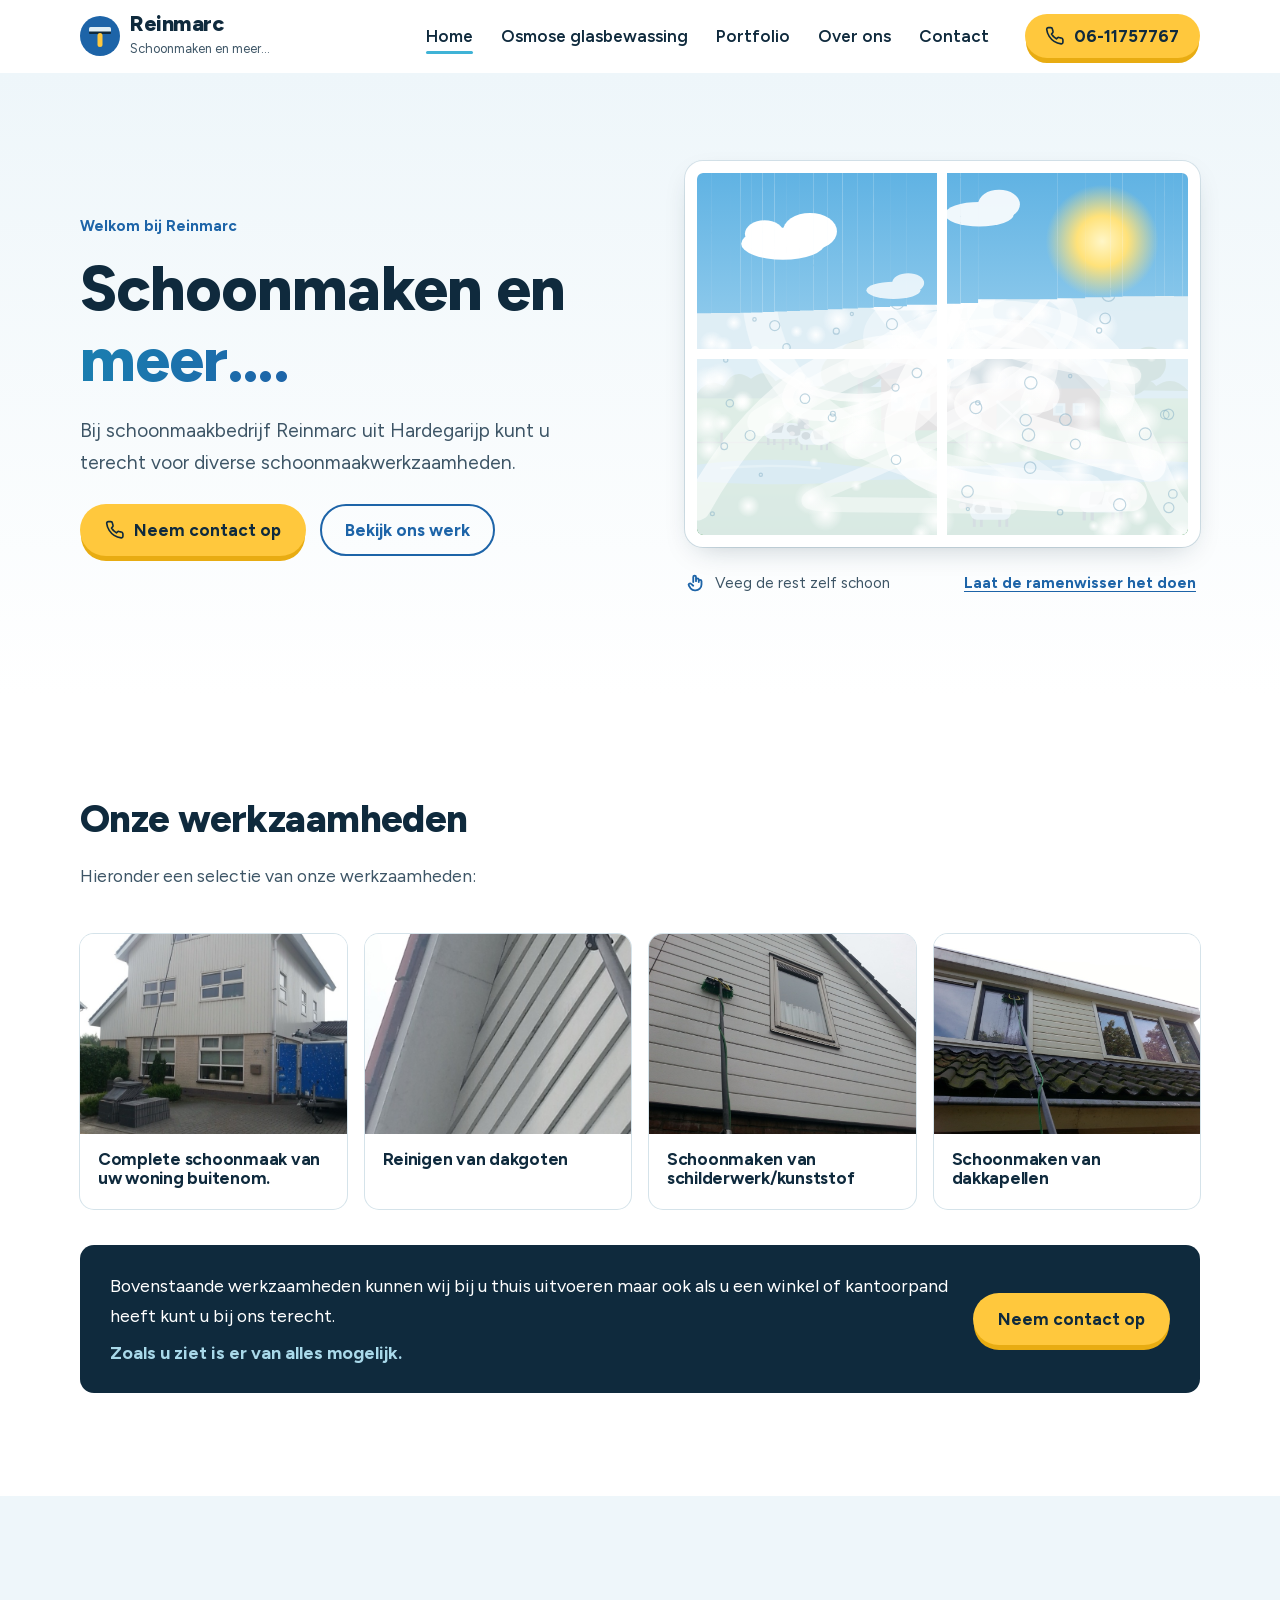
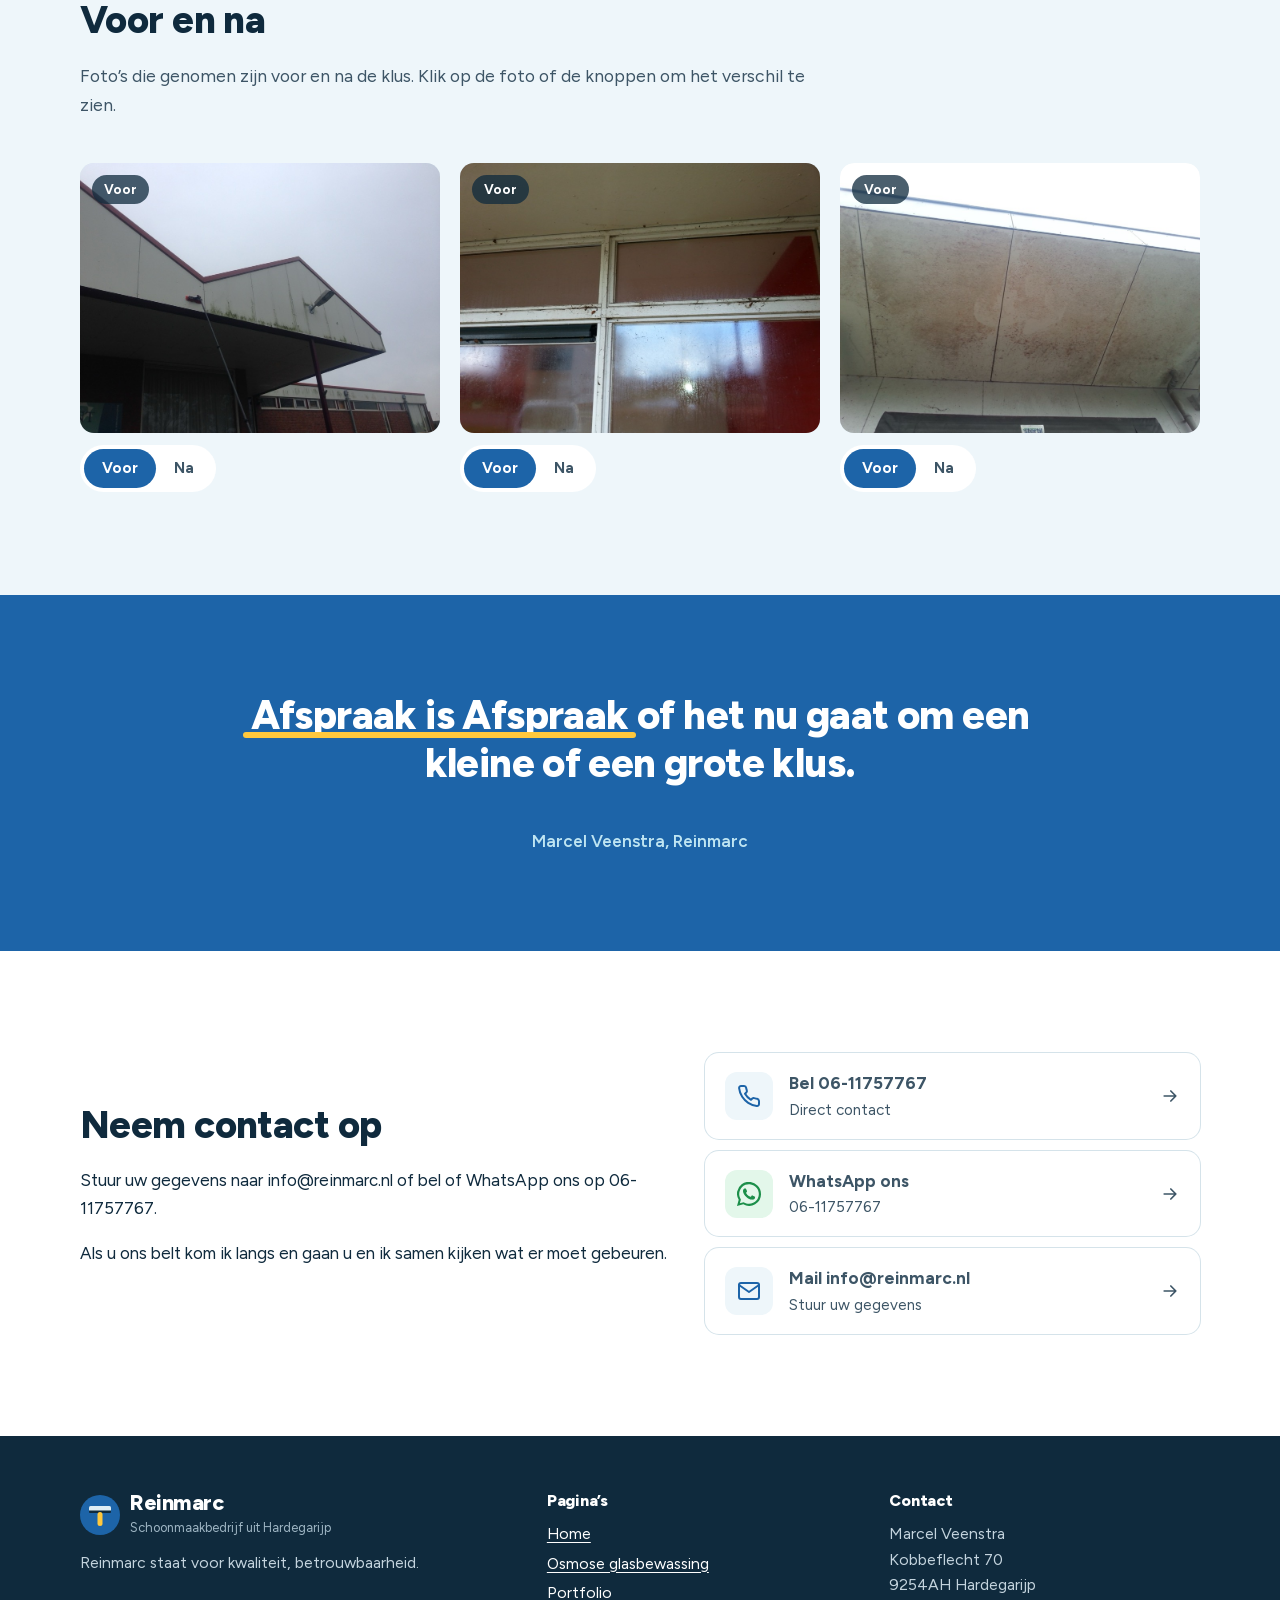
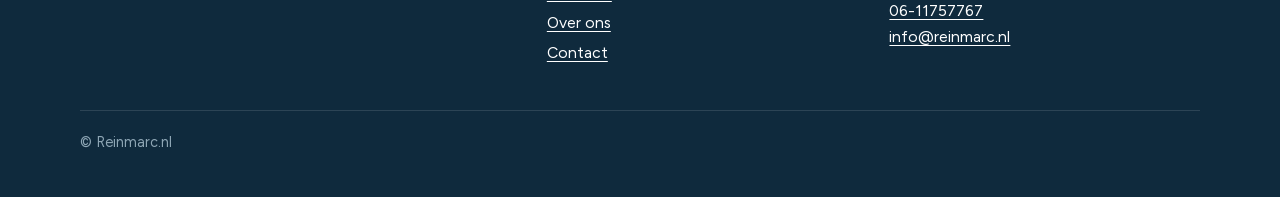
==== commit 51b63300: "Nieuw: realistischer osmose-proefje en getekend uitzicht in het raam - Osmose-proefje: lopende drupp" ====
--- a/nieuw/index.html
+++ b/nieuw/index.html
@@ -64,7 +64,64 @@
 			<div>
 				<div class="window" data-window>
 					<div class="window-pane">
-						<img src="./img/werk/IMG_0012.jpg" alt="Schone ramen van een bedrijfspand" width="900" height="675">
+						<svg class="view" viewBox="0 0 400 300" preserveAspectRatio="xMidYMid slice" aria-hidden="true">
+<defs>
+<linearGradient id="v-sky" x1="0" y1="0" x2="0" y2="1"><stop offset="0" stop-color="#5fb2e3"/><stop offset="1" stop-color="#cfeaf7"/></linearGradient>
+<linearGradient id="v-grass" x1="0" y1="0" x2="0" y2="1"><stop offset="0" stop-color="#8dc85a"/><stop offset="1" stop-color="#4f9a37"/></linearGradient>
+<radialGradient id="v-sun"><stop offset="0" stop-color="#fff6c7"/><stop offset=".45" stop-color="#ffe27a"/><stop offset="1" stop-color="#ffe27a" stop-opacity="0"/></radialGradient>
+</defs>
+<rect width="400" height="300" fill="url(#v-sky)"/>
+<circle cx="330" cy="58" r="46" fill="url(#v-sun)"/>
+<g class="cloud c1" fill="#fff"><ellipse cx="70" cy="60" rx="34" ry="13"/><ellipse cx="92" cy="50" rx="22" ry="15"/><ellipse cx="55" cy="52" rx="16" ry="11"/></g>
+<g class="cloud c2" fill="#fff" opacity=".9"><ellipse cx="230" cy="36" rx="28" ry="10"/><ellipse cx="246" cy="28" rx="17" ry="12"/></g>
+<g class="cloud c3" fill="#fff" opacity=".8"><ellipse cx="160" cy="98" rx="22" ry="7"/><ellipse cx="172" cy="92" rx="13" ry="8"/></g>
+<path d="M0 182 q10-14 22-6 q8-16 22-6 q12-10 20 2 q14-8 22 4 L400 180 q-12-14-26-4 q-10-12-24-2 q-12-8-20 4 L400 200 H0z" fill="#3e7a45"/>
+<g fill="#2f6a3b"><circle cx="118" cy="166" r="17"/><circle cx="134" cy="158" r="20"/><circle cx="352" cy="166" r="18"/><circle cx="368" cy="158" r="14"/></g>
+<rect x="131" y="170" width="4" height="18" fill="#4b3a2a"/>
+<rect x="0" y="186" width="400" height="114" fill="url(#v-grass)"/>
+<g>
+<polygon points="190,180 262,118 334,180" fill="#4d535c"/>
+<polygon points="262,118 334,180 318,180" fill="#3c4148"/>
+<rect x="196" y="178" width="132" height="34" fill="#a8472f"/>
+<rect x="244" y="188" width="26" height="24" fill="#2f6b4a"/>
+<path d="M244 188 L270 212 M270 188 L244 212" stroke="#fff" stroke-width="2"/>
+<rect x="150" y="168" width="48" height="44" fill="#b4523a"/>
+<polygon points="145,170 174,140 203,170" fill="#7d2e22"/>
+<g fill="#fff"><rect x="158" y="182" width="12" height="14"/><rect x="178" y="182" width="12" height="14"/><rect x="290" y="190" width="10" height="10"/><rect x="306" y="190" width="10" height="10"/></g>
+<g fill="#9fcbe0"><rect x="160" y="184" width="8" height="10"/><rect x="180" y="184" width="8" height="10"/><rect x="292" y="192" width="6" height="6"/><rect x="308" y="192" width="6" height="6"/></g>
+</g>
+<path d="M0 240 q60-8 120 0 t120 0 t160 -2 v14 q-80 6-160 2 t-120 0 t-120 0z" fill="#5aa9d6"/>
+<path d="M20 243 q40-4 80 0 M170 244 q40-4 80 0 M290 242 q40-4 80 0" stroke="#bfe3f5" stroke-width="2" fill="none" stroke-linecap="round"/>
+<g stroke="#6b5139" stroke-width="2"><path d="M0 222 H400" stroke-width="1.2"/><path d="M20 214v14M70 214v14M120 214v14M170 214v14M220 214v14M270 214v14M320 214v14M370 214v14"/></g>
+<g transform="translate(60 206) scale(1.0 1.0)">
+<rect x="-3" y="10" width="2" height="8" fill="#2b2b2b"/><rect x="2" y="10" width="2" height="8" fill="#2b2b2b"/>
+<rect x="15" y="10" width="2" height="8" fill="#2b2b2b"/><rect x="20" y="10" width="2" height="8" fill="#2b2b2b"/>
+<rect x="-5" y="0" width="29" height="13" rx="5" fill="#fbfbf7"/>
+<path d="M2 0h9l-2 8H1z" fill="#1f1f1f"/><ellipse cx="17" cy="5" rx="4" ry="3.5" fill="#1f1f1f"/>
+<rect x="22" y="-4" width="9" height="9" rx="3" fill="#1f1f1f"/><rect x="27" y="1" width="5" height="4" rx="2" fill="#e9b8a8"/>
+</g>
+<g transform="translate(104 212) scale(-0.9 0.9)">
+<rect x="-3" y="10" width="2" height="8" fill="#2b2b2b"/><rect x="2" y="10" width="2" height="8" fill="#2b2b2b"/>
+<rect x="15" y="10" width="2" height="8" fill="#2b2b2b"/><rect x="20" y="10" width="2" height="8" fill="#2b2b2b"/>
+<rect x="-5" y="0" width="29" height="13" rx="5" fill="#fbfbf7"/>
+<path d="M2 0h9l-2 8H1z" fill="#1f1f1f"/><ellipse cx="17" cy="5" rx="4" ry="3.5" fill="#1f1f1f"/>
+<rect x="22" y="-4" width="9" height="9" rx="3" fill="#1f1f1f"/><rect x="27" y="1" width="5" height="4" rx="2" fill="#e9b8a8"/>
+</g>
+<g transform="translate(318 262) scale(1.3 1.3)">
+<rect x="-3" y="10" width="2" height="8" fill="#2b2b2b"/><rect x="2" y="10" width="2" height="8" fill="#2b2b2b"/>
+<rect x="15" y="10" width="2" height="8" fill="#2b2b2b"/><rect x="20" y="10" width="2" height="8" fill="#2b2b2b"/>
+<rect x="-5" y="0" width="29" height="13" rx="5" fill="#fbfbf7"/>
+<path d="M2 0h9l-2 8H1z" fill="#1f1f1f"/><ellipse cx="17" cy="5" rx="4" ry="3.5" fill="#1f1f1f"/>
+<rect x="22" y="-4" width="9" height="9" rx="3" fill="#1f1f1f"/><rect x="27" y="1" width="5" height="4" rx="2" fill="#e9b8a8"/>
+</g>
+<g transform="translate(250 270) scale(-1.15 1.15)">
+<rect x="-3" y="10" width="2" height="8" fill="#2b2b2b"/><rect x="2" y="10" width="2" height="8" fill="#2b2b2b"/>
+<rect x="15" y="10" width="2" height="8" fill="#2b2b2b"/><rect x="20" y="10" width="2" height="8" fill="#2b2b2b"/>
+<rect x="-5" y="0" width="29" height="13" rx="5" fill="#fbfbf7"/>
+<path d="M2 0h9l-2 8H1z" fill="#1f1f1f"/><ellipse cx="17" cy="5" rx="4" ry="3.5" fill="#1f1f1f"/>
+<rect x="22" y="-4" width="9" height="9" rx="3" fill="#1f1f1f"/><rect x="27" y="1" width="5" height="4" rx="2" fill="#e9b8a8"/>
+</g>
+</svg>
 						<canvas aria-hidden="true"></canvas>
 					</div>
 					<svg class="squeegee" viewBox="0 0 62 100" aria-hidden="true">
--- a/nieuw/css/site.css
+++ b/nieuw/css/site.css
@@ -477,6 +477,36 @@
 	object-fit: cover;
 }
 
+.window-pane .view {
+	position: absolute;
+	inset: 0;
+	width: 100%;
+	height: 100%;
+}
+
+.view .cloud {
+	animation: drift 38s linear infinite alternate;
+}
+
+.view .c2 {
+	animation-duration: 52s;
+	animation-direction: alternate-reverse;
+}
+
+.view .c3 {
+	animation-duration: 30s;
+}
+
+@keyframes drift {
+	from {
+		transform: translateX(-30px);
+	}
+
+	to {
+		transform: translateX(60px);
+	}
+}
+
 .window-pane canvas {
 	position: absolute;
 	inset: 0;
@@ -1000,63 +1030,150 @@
 	color: var(--white);
 }
 
+.demo-stage {
+	position: relative;
+	margin-bottom: 30px;
+}
+
 .demo-glass {
 	position: relative;
-	aspect-ratio: 16 / 10;
+	aspect-ratio: 400 / 260;
 	border-radius: 10px;
 	overflow: hidden;
-	background: linear-gradient(160deg, #cfe6f2 0%, #a9cfe3 55%, #8dbcd6 100%);
-	border: 8px solid #eef3f6;
-}
-
-.demo-glass::before {
-	content: '';
-	position: absolute;
-	inset: -40%;
-	background: linear-gradient(120deg, transparent 40%, rgba(255, 255, 255, .45) 48%, transparent 56%);
+	border: 10px solid #eef3f6;
+	box-shadow: inset 0 0 0 1px var(--line);
 }
 
 .demo-glass svg {
-	position: absolute;
-	inset: 0;
+	display: block;
 	width: 100%;
 	height: 100%;
 }
 
-.drop {
-	fill: rgba(255, 255, 255, .55);
-	stroke: rgba(255, 255, 255, .9);
-	stroke-width: 1;
-	transition: transform 1.6s ease-in, opacity 1.6s ease-in;
+.d-shine {
+	opacity: 0;
+}
+
+.demo-glass.is-sparkle .d-shine {
+	animation: sweep 1.4s ease-out;
+}
+
+@keyframes sweep {
+	0% {
+		opacity: 1;
+		transform: rotate(18deg) translateX(0);
+	}
+
+	100% {
+		opacity: 1;
+		transform: rotate(18deg) translateX(620px);
+	}
+}
+
+.demo-lens {
+	position: absolute;
+	right: -8px;
+	bottom: -26px;
+	width: 34%;
+	max-width: 150px;
+	text-align: right;
+}
+
+@media (max-width: 560px) {
+	.demo-lens {
+		right: 4px;
+		width: 38%;
+	}
+}
+
+.demo-lens svg {
+	display: block;
+	width: 100%;
+	filter: drop-shadow(0 8px 14px rgba(15, 42, 61, .35));
+}
+
+.demo-lens span {
+	display: inline-block;
+	margin-top: -6px;
+	padding: 2px 10px;
+	border-radius: 999px;
+	background: var(--white);
+	box-shadow: 0 0 0 1px var(--line);
+	font-size: .78rem;
+	font-weight: 700;
+	white-space: nowrap;
+	position: relative;
+}
+
+.lens-bg {
+	fill: #cfe8f5;
+	transition: fill .4s;
+}
+
+.lens-water circle {
+	fill: #1d64a8;
+}
+
+.lens-salt polygon {
+	fill: #fff;
+	stroke: #6d7f8b;
+	stroke-width: 1.2;
+}
+
+.lens-water circle,
+.lens-salt polygon {
+	animation: jiggle 1.1s ease-in-out infinite alternate;
 	transform-box: fill-box;
 	transform-origin: center;
 }
 
-.spot {
-	fill: none;
-	stroke: rgba(255, 255, 255, .85);
-	stroke-width: 2.2;
-	opacity: 0;
-	transition: opacity 1.2s ease 1s;
-}
-
-.streak {
-	stroke: rgba(255, 255, 255, .6);
-	stroke-width: 5;
-	stroke-linecap: round;
-	fill: none;
-	opacity: 0;
-	transition: opacity 1.2s ease 1s;
-}
-
-.demo-glass.is-dry .drop {
-	transform: scale(.2);
-	opacity: 0;
-}
-
-.demo-glass.is-dry.is-tap .spot,
-.demo-glass.is-dry.is-tap .streak {
-	opacity: 1;
+@keyframes jiggle {
+	from {
+		transform: translate(-1.2px, .8px);
+	}
+
+	to {
+		transform: translate(1.2px, -.8px);
+	}
+}
+
+.demo-legend {
+	display: flex;
+	gap: 18px;
+	list-style: none;
+	margin: 0;
+	padding: 0;
+	font-size: .9rem;
+	color: var(--ink-soft);
+}
+
+.demo-legend li {
+	display: flex;
+	align-items: center;
+	gap: 7px;
+	transition: opacity .3s;
+}
+
+.demo-legend .dot {
+	width: 11px;
+	height: 11px;
+	border-radius: 50%;
+}
+
+.dot.is-water {
+	background: #1d64a8;
+}
+
+.dot.is-salt {
+	border-radius: 2px;
+	transform: rotate(45deg);
+	background: #fff;
+	box-shadow: 0 0 0 1.5px #6d7f8b;
+}
+
+.demo.is-osmose .legend-salt {
+	opacity: .35;
+	text-decoration: line-through;
 }
 
 .demo-foot {
